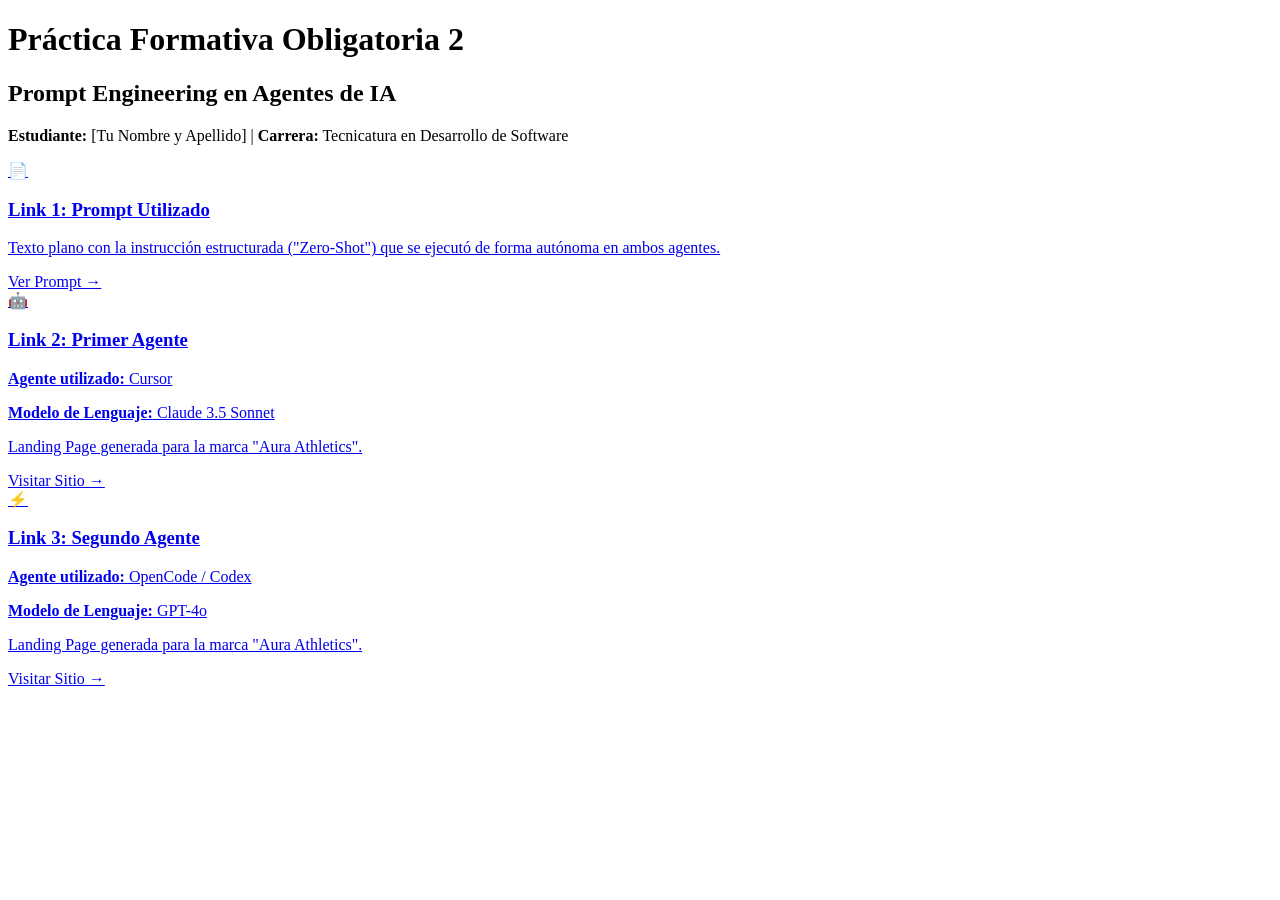
==== index.html @ b1d6498a "first commit" ====
<!DOCTYPE html>
<html lang="es">
<head>
    <meta charset="UTF-8">
    <meta name="viewport" content="width=device-width, initial-scale=1.0">
    <title>PFO 2 - Prompt Engineering en Agentes de IA</title>
    <link rel="stylesheet" href="styles.css">
    <link href="https://fonts.googleapis.com/css2?family=Inter:wght@400;600;800&display=swap" rel="stylesheet">
</head>
<body>
    <main class="container">
        <header class="header">
            <h1>Práctica Formativa Obligatoria 2</h1>
            <h2>Prompt Engineering en Agentes de IA</h2>
            <p class="student-info">
                <strong>Estudiante:</strong> [Tu Nombre y Apellido] | <strong>Carrera:</strong> Tecnicatura en Desarrollo de Software
            </p>
        </header>

        <section class="links-grid">
            <a href="prompt.txt" target="_blank" class="card">
                <div class="card-icon">📄</div>
                <h3>Link 1: Prompt Utilizado</h3>
                <p>Texto plano con la instrucción estructurada ("Zero-Shot") que se ejecutó de forma autónoma en ambos agentes.</p>
                <span class="btn-text">Ver Prompt &rarr;</span>
            </a>

            <a href="agente1/index.html" target="_blank" class="card">
                <div class="card-icon">🤖</div>
                <h3>Link 2: Primer Agente</h3>
                <div class="agent-details">
                    <p><strong>Agente utilizado:</strong> Cursor</p>
                    <p><strong>Modelo de Lenguaje:</strong> Claude 3.5 Sonnet</p>
                </div>
                <p class="desc">Landing Page generada para la marca "Aura Athletics".</p>
                <span class="btn-text">Visitar Sitio &rarr;</span>
            </a>

            <a href="agente2/index.html" target="_blank" class="card">
                <div class="card-icon">⚡</div>
                <h3>Link 3: Segundo Agente</h3>
                <div class="agent-details">
                    <p><strong>Agente utilizado:</strong> OpenCode / Codex</p>
                    <p><strong>Modelo de Lenguaje:</strong> GPT-4o</p>
                </div>
                <p class="desc">Landing Page generada para la marca "Aura Athletics".</p>
                <span class="btn-text">Visitar Sitio &rarr;</span>
            </a>
        </section>
    </main>
</body>
</html>
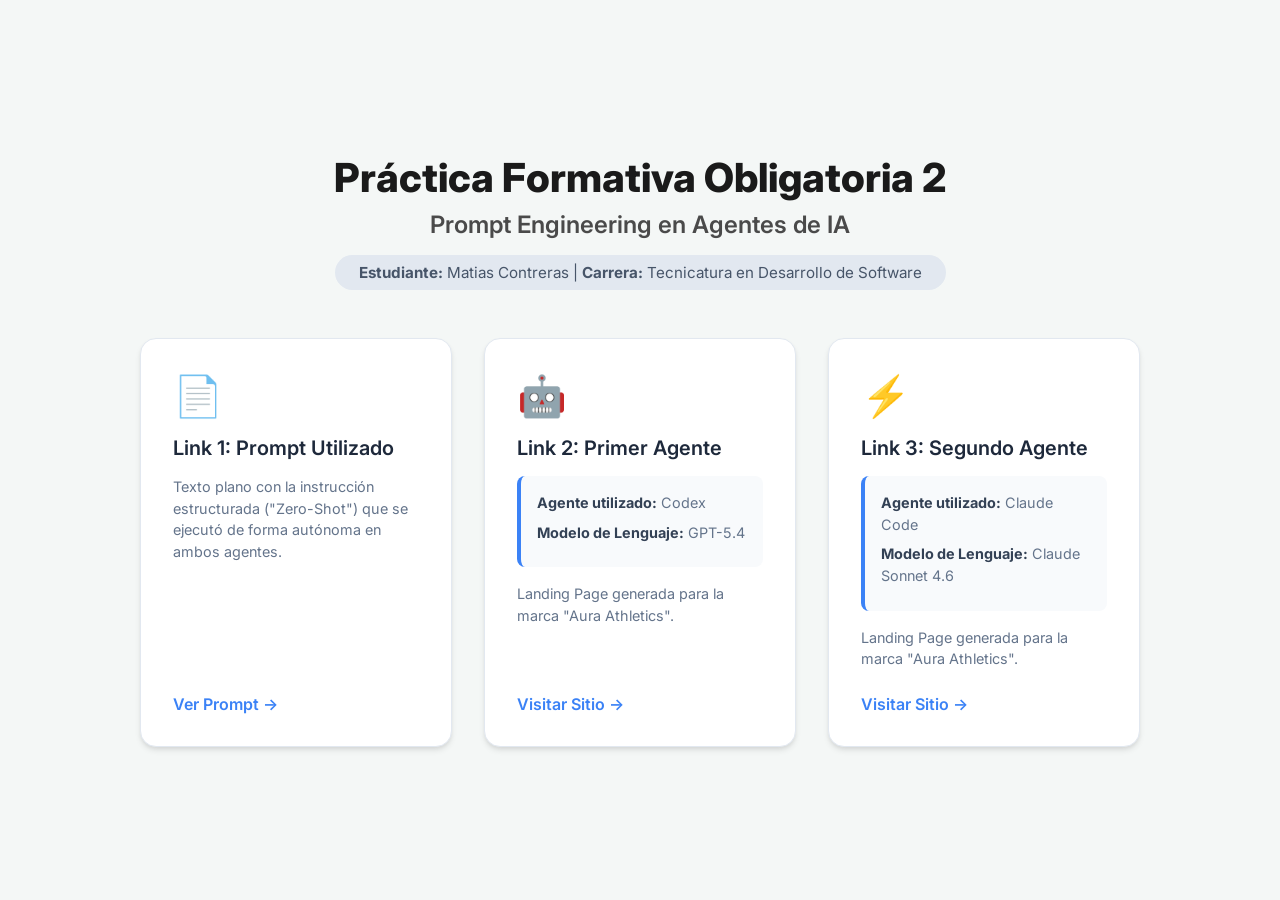
==== commit 72e7fef7: "update html" ====
--- a/index.html
+++ b/index.html
@@ -1,5 +1,6 @@
 <!DOCTYPE html>
 <html lang="es">
+
 <head>
     <meta charset="UTF-8">
     <meta name="viewport" content="width=device-width, initial-scale=1.0">
@@ -7,13 +8,15 @@
     <link rel="stylesheet" href="styles.css">
     <link href="https://fonts.googleapis.com/css2?family=Inter:wght@400;600;800&display=swap" rel="stylesheet">
 </head>
+
 <body>
     <main class="container">
         <header class="header">
             <h1>Práctica Formativa Obligatoria 2</h1>
             <h2>Prompt Engineering en Agentes de IA</h2>
             <p class="student-info">
-                <strong>Estudiante:</strong> [Tu Nombre y Apellido] | <strong>Carrera:</strong> Tecnicatura en Desarrollo de Software
+                <strong>Estudiante:</strong> Matias Contreras | <strong>Carrera:</strong> Tecnicatura en
+                Desarrollo de Software
             </p>
         </header>
 
@@ -21,7 +24,8 @@
             <a href="prompt.txt" target="_blank" class="card">
                 <div class="card-icon">📄</div>
                 <h3>Link 1: Prompt Utilizado</h3>
-                <p>Texto plano con la instrucción estructurada ("Zero-Shot") que se ejecutó de forma autónoma en ambos agentes.</p>
+                <p>Texto plano con la instrucción estructurada ("Zero-Shot") que se ejecutó de forma autónoma en ambos
+                    agentes.</p>
                 <span class="btn-text">Ver Prompt &rarr;</span>
             </a>
 
@@ -29,8 +33,8 @@
                 <div class="card-icon">🤖</div>
                 <h3>Link 2: Primer Agente</h3>
                 <div class="agent-details">
-                    <p><strong>Agente utilizado:</strong> Cursor</p>
-                    <p><strong>Modelo de Lenguaje:</strong> Claude 3.5 Sonnet</p>
+                    <p><strong>Agente utilizado:</strong> Codex</p>
+                    <p><strong>Modelo de Lenguaje:</strong> GPT-5.4 </p>
                 </div>
                 <p class="desc">Landing Page generada para la marca "Aura Athletics".</p>
                 <span class="btn-text">Visitar Sitio &rarr;</span>
@@ -40,8 +44,8 @@
                 <div class="card-icon">⚡</div>
                 <h3>Link 3: Segundo Agente</h3>
                 <div class="agent-details">
-                    <p><strong>Agente utilizado:</strong> OpenCode / Codex</p>
-                    <p><strong>Modelo de Lenguaje:</strong> GPT-4o</p>
+                    <p><strong>Agente utilizado:</strong> Claude Code</p>
+                    <p><strong>Modelo de Lenguaje:</strong> Claude Sonnet 4.6 </p>
                 </div>
                 <p class="desc">Landing Page generada para la marca "Aura Athletics".</p>
                 <span class="btn-text">Visitar Sitio &rarr;</span>
@@ -49,4 +53,5 @@
         </section>
     </main>
 </body>
+
 </html>
--- a/styles.css
+++ b/styles.css
@@ -0,0 +1,135 @@
+/* Reseteo básico */
+* {
+    margin: 0;
+    padding: 0;
+    box-sizing: border-box;
+}
+
+body {
+    font-family: 'Inter', sans-serif;
+    background-color: #f4f7f6;
+    color: #333;
+    display: flex;
+    justify-content: center;
+    align-items: center;
+    min-height: 100vh;
+    padding: 2rem;
+}
+
+.container {
+    max-width: 1000px;
+    width: 100%;
+}
+
+/* Cabecera */
+.header {
+    text-align: center;
+    margin-bottom: 3rem;
+}
+
+.header h1 {
+    font-size: 2.5rem;
+    font-weight: 800;
+    color: #1a1a1a;
+    margin-bottom: 0.5rem;
+}
+
+.header h2 {
+    font-size: 1.5rem;
+    font-weight: 600;
+    color: #4a4a4a;
+    margin-bottom: 1rem;
+}
+
+.student-info {
+    display: inline-block;
+    background-color: #e2e8f0;
+    padding: 0.5rem 1.5rem;
+    border-radius: 50px;
+    font-size: 0.95rem;
+    color: #475569;
+}
+
+/* Grilla de enlaces */
+.links-grid {
+    display: grid;
+    grid-template-columns: repeat(auto-fit, minmax(300px, 1fr));
+    gap: 2rem;
+}
+
+/* Tarjetas de acceso (Accesos directos) */
+.card {
+    background-color: #ffffff;
+    padding: 2rem;
+    border-radius: 16px;
+    text-decoration: none;
+    color: inherit;
+    box-shadow: 0 4px 6px -1px rgba(0, 0, 0, 0.1), 0 2px 4px -1px rgba(0, 0, 0, 0.06);
+    transition: transform 0.3s ease, box-shadow 0.3s ease;
+    display: flex;
+    flex-direction: column;
+    border: 1px solid #e2e8f0;
+}
+
+.card:hover {
+    transform: translateY(-8px);
+    box-shadow: 0 20px 25px -5px rgba(0, 0, 0, 0.1), 0 10px 10px -5px rgba(0, 0, 0, 0.04);
+    border-color: #3b82f6;
+}
+
+.card-icon {
+    font-size: 2.5rem;
+    margin-bottom: 1rem;
+}
+
+.card h3 {
+    font-size: 1.25rem;
+    font-weight: 600;
+    margin-bottom: 1rem;
+    color: #1e293b;
+}
+
+.agent-details {
+    background-color: #f8fafc;
+    padding: 1rem;
+    border-radius: 8px;
+    margin-bottom: 1rem;
+    border-left: 4px solid #3b82f6;
+}
+
+.agent-details p,
+.desc,
+.card>p {
+    font-size: 0.9rem;
+    color: #64748b;
+    line-height: 1.5;
+    margin-bottom: 0.5rem;
+}
+
+.agent-details p strong {
+    color: #334155;
+}
+
+.btn-text {
+    margin-top: auto;
+    display: inline-block;
+    font-weight: 600;
+    color: #3b82f6;
+    padding-top: 1rem;
+    transition: color 0.2s ease;
+}
+
+.card:hover .btn-text {
+    color: #2563eb;
+}
+
+/* Responsividad */
+@media (max-width: 768px) {
+    .header h1 {
+        font-size: 2rem;
+    }
+
+    .links-grid {
+        grid-template-columns: 1fr;
+    }
+}
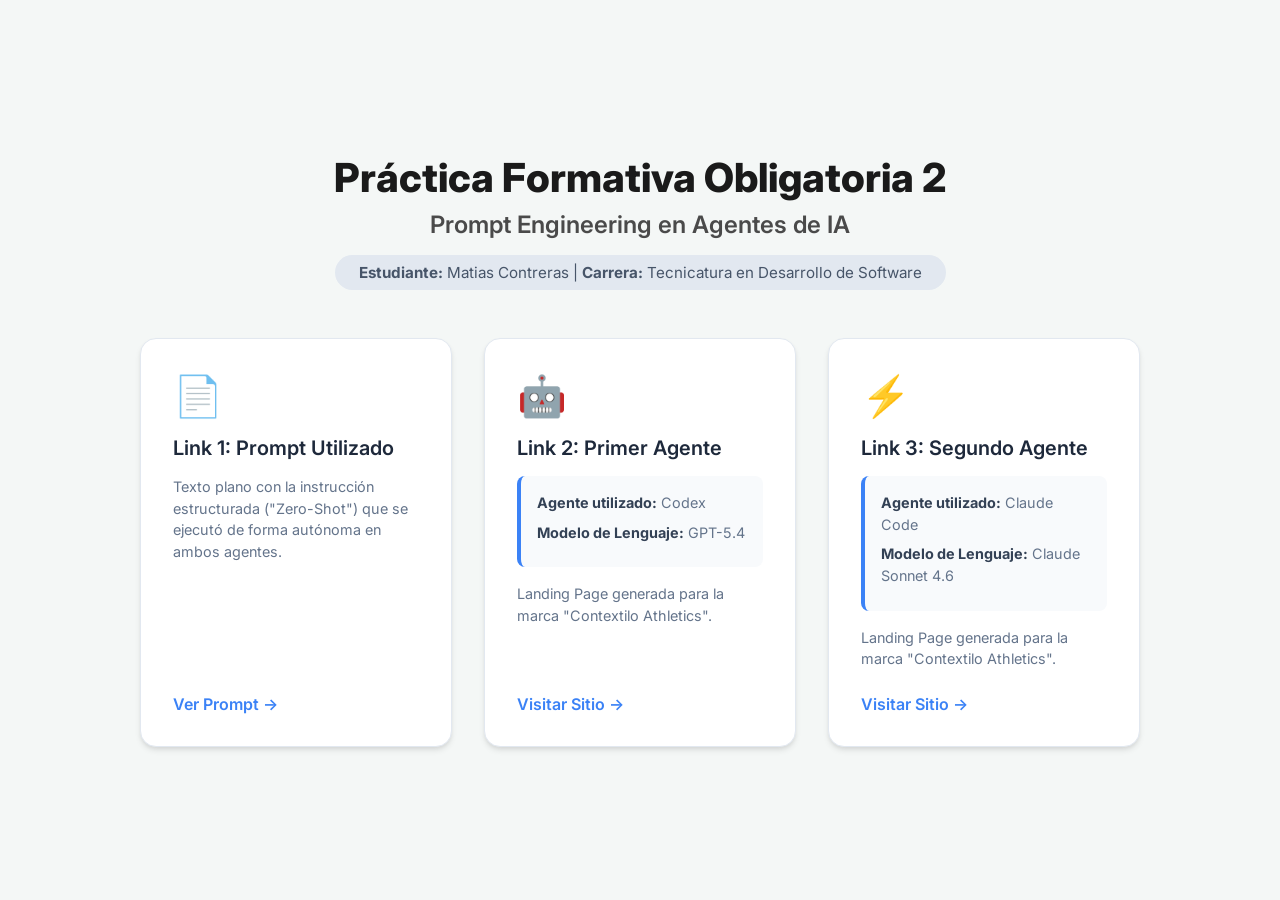
==== commit 31b65a55: "update readme.md" ====
--- a/index.html
+++ b/index.html
@@ -36,7 +36,7 @@
                     <p><strong>Agente utilizado:</strong> Codex</p>
                     <p><strong>Modelo de Lenguaje:</strong> GPT-5.4 </p>
                 </div>
-                <p class="desc">Landing Page generada para la marca "Aura Athletics".</p>
+                <p class="desc">Landing Page generada para la marca "Contextilo Athletics".</p>
                 <span class="btn-text">Visitar Sitio &rarr;</span>
             </a>
 
@@ -47,7 +47,7 @@
                     <p><strong>Agente utilizado:</strong> Claude Code</p>
                     <p><strong>Modelo de Lenguaje:</strong> Claude Sonnet 4.6 </p>
                 </div>
-                <p class="desc">Landing Page generada para la marca "Aura Athletics".</p>
+                <p class="desc">Landing Page generada para la marca "Contextilo Athletics".</p>
                 <span class="btn-text">Visitar Sitio &rarr;</span>
             </a>
         </section>
